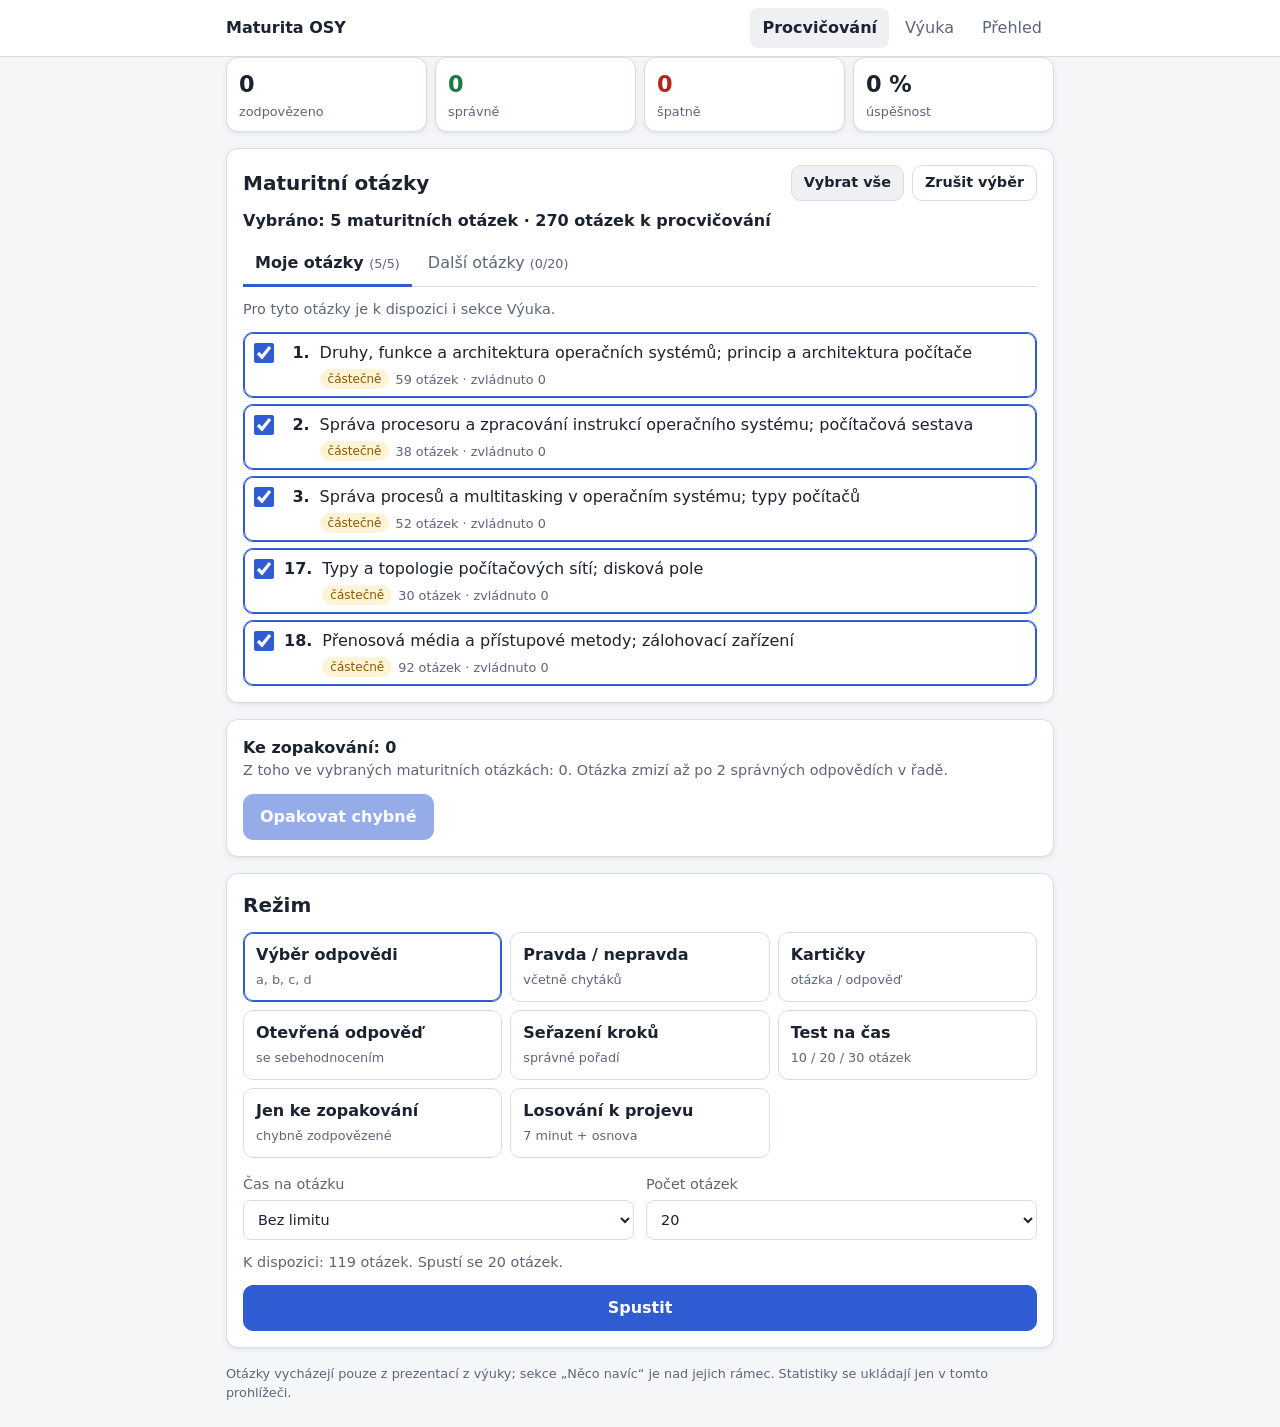
==== index.html @ 233f978c "Add files via upload" ====
<!doctype html>
<html lang="cs">
<head>
  <meta charset="utf-8">
  <meta name="viewport" content="width=device-width, initial-scale=1">
  <title>Maturita OSY a PSI</title>
  <meta name="description" content="Procvičování k ústní maturitě z operačních systémů a počítačových sítí podle prezentací z výuky.">
  <link rel="stylesheet" href="style.css">
</head>
<body>
  <header class="topbar">
    <div class="wrap topbar-inner">
      <a class="brand" href="#" data-nav="home">Maturita OSY</a>
      <nav class="tabs" aria-label="Hlavní navigace">
        <button type="button" class="tab" data-nav="home">Procvičování</button>
        <!-- NOVÉ: sekce Výuka -->
        <button type="button" class="tab" data-nav="learn">Výuka</button>
        <button type="button" class="tab" data-nav="overview">Přehled</button>
      </nav>
    </div>
  </header>

  <main class="wrap" id="app">
    <div id="loading" class="card">Načítám otázky…</div>

    <!-- Úvod: výběr maturitních otázek a režimu -->
    <section id="view-home" class="view" hidden>
      <div class="stats-row" id="home-stats"></div>

      <section class="card" aria-labelledby="mo-title">
        <div class="card-head">
          <h2 id="mo-title">Maturitní otázky</h2>
          <div class="btn-group">
            <button type="button" class="btn btn-small" id="btn-all">Vybrat vše</button>
            <button type="button" class="btn btn-small btn-ghost" id="btn-none">Zrušit výběr</button>
          </div>
        </div>
        <!-- ZMĚNA: počet vybraných a záložky „Moje otázky“ / „Další otázky“ -->
        <p class="selected-count" id="mo-count" role="status" aria-live="polite"></p>
        <div class="subtabs" role="tablist" aria-label="Skupiny maturitních otázek">
          <button type="button" class="subtab" role="tab" id="tab-mine" aria-controls="mo-list" data-group="mine">Moje otázky</button>
          <button type="button" class="subtab" role="tab" id="tab-more" aria-controls="mo-list" data-group="more">Další otázky</button>
        </div>
        <p class="notice" id="mo-notice"></p>
        <ul class="mo-list" id="mo-list" role="tabpanel"></ul>
      </section>

      <section class="card review-card" id="review-card"></section>

      <form class="card" id="setup-form">
        <h2>Režim</h2>
        <fieldset>
          <legend class="sr-only">Režim</legend>
          <div class="mode-grid" id="mode-grid"></div>
        </fieldset>

        <div class="field-grid" id="settings">
          <label class="field">
            <span>Čas na otázku</span>
            <select id="sel-cas">
              <option value="0">Bez limitu</option>
              <option value="15">15 s</option>
              <option value="30">30 s</option>
              <option value="60">60 s</option>
            </select>
          </label>
          <label class="field">
            <span>Počet otázek</span>
            <select id="sel-delka"></select>
          </label>
        </div>

        <p class="hint" id="pool-info"></p>
        <button type="submit" class="btn btn-primary btn-block" id="btn-start">Spustit</button>
      </form>
    </section>

    <!-- Probíhající test -->
    <section id="view-quiz" class="view" hidden>
      <div class="quiz-head">
        <span id="quiz-progress"></span>
        <button type="button" class="btn btn-ghost btn-small" id="btn-quit">Ukončit</button>
      </div>
      <div class="progress"><div class="progress-bar" id="progress-bar"></div></div>
      <div class="timer" id="timer" hidden>
        <div class="timer-bar" id="timer-bar"></div>
        <span class="timer-text" id="timer-text"></span>
      </div>
      <article class="card question" id="question"></article>
    </section>

    <!-- Výsledek testu -->
    <section id="view-result" class="view" hidden></section>

    <!-- Losování k projevu -->
    <section id="view-speech" class="view" hidden></section>

    <!-- NOVÉ: Výuka – seznam otázek a krokovaný výklad -->
    <section id="view-learn" class="view" hidden></section>

    <!-- Přehled statistik -->
    <section id="view-overview" class="view" hidden></section>
  </main>

  <footer class="wrap footer">
    Otázky vycházejí pouze z prezentací z výuky; sekce „Něco navíc“ je nad jejich rámec. Statistiky se ukládají jen v tomto prohlížeči.
  </footer>

  <script src="app.js"></script>
</body>
</html>
---- style.css ----
/* Maturita OSY – styly. Bez externích knihoven, světlý i tmavý režim podle systému. */

:root {
  --bg: #f5f6f8;
  --surface: #ffffff;
  --surface-2: #eef0f4;
  --text: #1c2230;
  --muted: #5d6578;
  --border: #d8dce4;
  --accent: #2f5bd3;
  --accent-text: #ffffff;
  --ok: #1d7a46;
  --ok-bg: #e3f4ea;
  --bad: #b3261e;
  --bad-bg: #fbe7e5;
  --warn: #8a5a00;
  --warn-bg: #fff3d6;
  --radius: 12px;
  --shadow: 0 1px 2px rgba(20, 30, 50, .06), 0 2px 8px rgba(20, 30, 50, .05);
}

@media (prefers-color-scheme: dark) {
  :root {
    --bg: #12151c;
    --surface: #1b2029;
    --surface-2: #252b36;
    --text: #e7eaf0;
    --muted: #9aa3b5;
    --border: #333a48;
    --accent: #7c9cff;
    --accent-text: #0e1320;
    --ok: #5fd08f;
    --ok-bg: #173325;
    --bad: #ff8a80;
    --bad-bg: #3a1d1b;
    --warn: #ffcc66;
    --warn-bg: #3a2f14;
    --shadow: none;
  }
}

* { box-sizing: border-box; }

html { -webkit-text-size-adjust: 100%; }

body {
  margin: 0;
  background: var(--bg);
  color: var(--text);
  font: 16px/1.5 system-ui, -apple-system, "Segoe UI", Roboto, "Helvetica Neue", Arial, sans-serif;
}

.wrap { max-width: 860px; margin: 0 auto; padding: 0 16px; }

[hidden] { display: none !important; }

h2 { font-size: 1.25rem; margin: 0 0 12px; }
h3 { font-size: 1.05rem; margin: 20px 0 8px; }

/* Horní lišta */
.topbar {
  position: sticky; top: 0; z-index: 10;
  background: var(--surface);
  border-bottom: 1px solid var(--border);
}
.topbar-inner { display: flex; align-items: center; justify-content: space-between; gap: 12px; min-height: 56px; }
.brand { font-weight: 700; color: var(--text); text-decoration: none; white-space: nowrap; }
.tabs { display: flex; gap: 4px; }
.tab {
  border: 0; background: none; color: var(--muted);
  padding: 8px 12px; border-radius: 8px; font: inherit; cursor: pointer;
}
.tab.active { background: var(--surface-2); color: var(--text); font-weight: 600; }

main { padding-top: 16px; padding-bottom: 24px; }

.card {
  background: var(--surface);
  border: 1px solid var(--border);
  border-radius: var(--radius);
  padding: 16px;
  margin-bottom: 16px;
  box-shadow: var(--shadow);
}

/* Statistické dlaždice */
.stats-row { display: grid; grid-template-columns: repeat(4, 1fr); gap: 8px; margin-bottom: 16px; }
.stat {
  background: var(--surface); border: 1px solid var(--border); border-radius: var(--radius);
  padding: 10px 12px; box-shadow: var(--shadow);
}
.stat-value { font-size: 1.4rem; font-weight: 700; font-variant-numeric: tabular-nums; }
.stat-label { font-size: .8rem; color: var(--muted); }
.stat.ok .stat-value { color: var(--ok); }
.stat.bad .stat-value { color: var(--bad); }

.review-card { display: flex; align-items: center; justify-content: space-between; gap: 12px; flex-wrap: wrap; }
.review-card p { margin: 0; }

/* Formulář */
fieldset { border: 0; padding: 0; margin: 0 0 16px; }
legend { font-weight: 600; margin-bottom: 8px; padding: 0; }

.mode-grid { display: grid; grid-template-columns: repeat(3, 1fr); gap: 8px; }
.mode {
  position: relative; display: block; cursor: pointer;
  border: 1px solid var(--border); border-radius: 10px; padding: 10px 12px;
  background: var(--surface);
}
.mode input { position: absolute; opacity: 0; pointer-events: none; }
.mode-title { font-weight: 600; display: block; }
.mode-sub { font-size: .8rem; color: var(--muted); }
.mode:has(input:checked) { border-color: var(--accent); box-shadow: inset 0 0 0 1px var(--accent); }
.mode:has(input:focus-visible) { outline: 2px solid var(--accent); outline-offset: 2px; }
.mode.disabled { opacity: .5; cursor: not-allowed; }

.field-grid { display: grid; grid-template-columns: 1fr 1fr; gap: 12px; }
.field { display: flex; flex-direction: column; gap: 4px; font-size: .9rem; color: var(--muted); min-width: 0; }
select, textarea {
  font: inherit; color: var(--text); background: var(--surface);
  border: 1px solid var(--border); border-radius: 8px; padding: 10px; width: 100%;
}
textarea { min-height: 120px; resize: vertical; }

.hint { color: var(--muted); font-size: .9rem; margin: 12px 0; }

/* Tlačítka */
.btn {
  font: inherit; font-weight: 600; cursor: pointer;
  border: 1px solid var(--border); background: var(--surface-2); color: var(--text);
  padding: 10px 16px; border-radius: 10px; min-height: 44px;
}
.btn:disabled { opacity: .5; cursor: not-allowed; }
.btn-primary { background: var(--accent); border-color: var(--accent); color: var(--accent-text); }
.btn-danger { color: var(--bad); }
.btn-ghost { background: none; }
.btn-small { min-height: 36px; padding: 6px 12px; font-size: .9rem; }
.btn-block { width: 100%; }
.btn-row { display: flex; flex-wrap: wrap; gap: 8px; margin-top: 12px; }
.btn-row .btn { flex: 1 1 auto; }

/* Test */
.quiz-head { display: flex; justify-content: space-between; align-items: center; margin-bottom: 8px; color: var(--muted); }
.progress { height: 6px; background: var(--surface-2); border-radius: 3px; overflow: hidden; margin-bottom: 12px; }
.progress-bar { height: 100%; width: 0; background: var(--accent); transition: width .2s; }

.timer { position: relative; height: 24px; background: var(--surface-2); border-radius: 12px; overflow: hidden; margin-bottom: 12px; }
.timer-bar { height: 100%; background: var(--accent); opacity: .35; transition: width 1s linear; }
.timer.low .timer-bar { background: var(--bad); }
.timer-text { position: absolute; inset: 0; display: flex; align-items: center; justify-content: center; font-size: .85rem; font-weight: 600; font-variant-numeric: tabular-nums; }

.q-meta { display: flex; flex-wrap: wrap; gap: 6px; margin-bottom: 10px; }
.badge {
  display: inline-block; font-size: .75rem; padding: 2px 8px; border-radius: 999px;
  background: var(--surface-2); color: var(--muted);
}
.badge.warn { background: var(--warn-bg); color: var(--warn); }
.q-text { font-size: 1.1rem; font-weight: 600; margin: 0 0 16px; }

.options { display: grid; gap: 8px; }
.option {
  text-align: left; font: inherit; color: var(--text); cursor: pointer;
  background: var(--surface); border: 1px solid var(--border); border-radius: 10px;
  padding: 12px 14px; min-height: 48px;
}
.option:hover:not(:disabled) { border-color: var(--accent); }
.option:disabled { cursor: default; }
.option.correct { background: var(--ok-bg); border-color: var(--ok); }
.option.wrong { background: var(--bad-bg); border-color: var(--bad); }
.tf { grid-template-columns: 1fr 1fr; }
.tf .option { text-align: center; font-weight: 600; }

/* Kartička */
.flashcard {
  border: 1px dashed var(--border); border-radius: 10px; padding: 16px;
  background: var(--surface-2); white-space: pre-line;
}

/* Seřazení */
.order-list { list-style: none; margin: 0; padding: 0; display: grid; gap: 8px; }
.order-item {
  display: flex; align-items: center; gap: 8px;
  border: 1px solid var(--border); border-radius: 10px; padding: 8px 8px 8px 12px; background: var(--surface);
}
.order-item.correct { background: var(--ok-bg); border-color: var(--ok); }
.order-item.wrong { background: var(--bad-bg); border-color: var(--bad); }
.order-num { font-weight: 700; color: var(--muted); min-width: 1.5em; }
.order-text { flex: 1; min-width: 0; }
.order-btns { display: flex; gap: 4px; }
.order-btns button {
  width: 40px; height: 40px; border-radius: 8px; border: 1px solid var(--border);
  background: var(--surface-2); color: var(--text); font-size: 1rem; cursor: pointer;
}
.order-btns button:disabled { opacity: .35; cursor: default; }

/* Zpětná vazba */
.feedback { margin-top: 16px; padding: 12px 14px; border-radius: 10px; border: 1px solid var(--border); }
.feedback.ok { background: var(--ok-bg); border-color: var(--ok); }
.feedback.bad { background: var(--bad-bg); border-color: var(--bad); }
.feedback.neutral { background: var(--surface-2); }
.feedback-title { font-weight: 700; margin: 0 0 6px; }
.feedback p { margin: 6px 0 0; }
.feedback .source { font-size: .85rem; color: var(--muted); }
.feedback .note { font-size: .85rem; color: var(--warn); }
.model-answer { white-space: pre-line; }

/* Výsledky a přehled */
.big-score { font-size: 2.4rem; font-weight: 800; margin: 0; font-variant-numeric: tabular-nums; }
.wrong-list { list-style: none; padding: 0; margin: 0; display: grid; gap: 8px; }
.wrong-list li { border: 1px solid var(--border); border-radius: 10px; padding: 10px 12px; }
.wrong-list .muted { color: var(--muted); font-size: .9rem; }

.table-wrap { overflow-x: auto; -webkit-overflow-scrolling: touch; }
table { width: 100%; border-collapse: collapse; font-size: .9rem; }
th, td { text-align: left; padding: 8px 6px; border-bottom: 1px solid var(--border); vertical-align: top; }
th { color: var(--muted); font-weight: 600; white-space: nowrap; }
td.num, th.num { text-align: right; font-variant-numeric: tabular-nums; white-space: nowrap; }
tr.uncovered td { color: var(--muted); }
.pill { font-size: .75rem; padding: 1px 8px; border-radius: 999px; white-space: nowrap; }
.pill.ano { background: var(--ok-bg); color: var(--ok); }
.pill.castecne { background: var(--warn-bg); color: var(--warn); }
.pill.ne { background: var(--surface-2); color: var(--muted); }

.meter { height: 6px; background: var(--surface-2); border-radius: 3px; overflow: hidden; margin-top: 4px; min-width: 60px; }
.meter > div { height: 100%; background: var(--ok); }

/* Výběr maturitních otázek */
.sr-only { position: absolute; width: 1px; height: 1px; overflow: hidden; clip: rect(0 0 0 0); white-space: nowrap; }
.card-head { display: flex; align-items: center; justify-content: space-between; gap: 8px; flex-wrap: wrap; margin-bottom: 8px; }
.card-head h2 { margin: 0; }
.btn-group { display: flex; gap: 8px; }
.notice { margin: 0 0 12px; font-size: .9rem; color: var(--muted); }
.notice.warn { background: var(--warn-bg); color: var(--warn); padding: 8px 12px; border-radius: 8px; }
.mo-list { list-style: none; margin: 0; padding: 0; display: grid; gap: 6px; }
.mo-item label {
  display: grid; grid-template-columns: auto auto 1fr; gap: 4px 10px; align-items: start;
  padding: 8px 10px; border: 1px solid var(--border); border-radius: 10px; cursor: pointer;
}
.mo-item input { width: 20px; height: 20px; margin: 2px 0 0; accent-color: var(--accent); }
.mo-item .mo-num { font-weight: 700; min-width: 1.6em; text-align: right; font-variant-numeric: tabular-nums; }
.mo-item .mo-name { min-width: 0; overflow-wrap: anywhere; }
.mo-item .mo-meta { grid-column: 3; display: flex; flex-wrap: wrap; gap: 6px; align-items: center; font-size: .8rem; color: var(--muted); }
.mo-item.checked label { border-color: var(--accent); box-shadow: inset 0 0 0 1px var(--accent); }
.mo-item.disabled label { cursor: not-allowed; opacity: .6; background: var(--surface-2); }

/* Štítek prezentace v záhlaví otázky */
.badge.source { background: var(--accent); color: var(--accent-text); font-weight: 700; }
.badge.mo { background: var(--ok-bg); color: var(--ok); }

/* Něco navíc */
.extra { margin-top: 10px; border-top: 1px dashed var(--border); padding-top: 8px; }
.extra summary { cursor: pointer; font-weight: 600; }
.extra p { margin: 6px 0 0; }
.extra .extra-note { font-size: .8rem; color: var(--muted); }

/* Losování k projevu */
.speech-num { font-size: .9rem; color: var(--muted); margin: 0; }
.speech-title { font-size: 1.3rem; margin: 4px 0 16px; }
.speech-clock { font-size: 3.5rem; font-weight: 800; text-align: center; font-variant-numeric: tabular-nums; margin: 8px 0; }
.speech-clock.low { color: var(--bad); }
.osnova { margin: 8px 0 0; padding-left: 1.3em; }
.osnova li { margin-bottom: 6px; }

/* ZMĚNA: počet vybraných a záložky „Moje otázky“ / „Další otázky“ */
.selected-count { margin: 0 0 10px; font-weight: 600; }
.subtabs { display: flex; gap: 4px; border-bottom: 1px solid var(--border); margin-bottom: 12px; }
.subtab {
  font: inherit; color: var(--muted); background: none; cursor: pointer;
  border: 0; border-bottom: 3px solid transparent; padding: 8px 12px; min-height: 44px; margin-bottom: -1px;
}
.subtab[aria-selected="true"] { color: var(--text); font-weight: 600; border-bottom-color: var(--accent); }
.subtab .count { font-size: .8rem; color: var(--muted); font-weight: 400; }

/* NOVÉ: sekce Výuka */
.learn-list { list-style: none; margin: 0; padding: 0; display: grid; gap: 8px; }
.learn-item {
  display: flex; align-items: center; justify-content: space-between; gap: 12px; flex-wrap: wrap;
  border: 1px solid var(--border); border-radius: 10px; padding: 10px 12px;
}
.learn-item .learn-name { flex: 1 1 220px; min-width: 0; }
.learn-item .learn-meta { display: block; font-size: .8rem; color: var(--muted); margin-top: 2px; }
.step-count { color: var(--muted); font-size: .9rem; margin: 0 0 6px; }
.step-text { font-size: 1.15rem; font-weight: 700; margin: 6px 0 10px; }
.step-expl { margin: 0 0 12px; line-height: 1.6; }
.mark-row { display: flex; gap: 8px; flex-wrap: wrap; margin: 12px 0; }
.mark-row .btn[aria-pressed="true"].ok-mark { background: var(--ok-bg); border-color: var(--ok); color: var(--ok); }
.mark-row .btn[aria-pressed="true"].bad-mark { background: var(--bad-bg); border-color: var(--bad); color: var(--bad); }
.nav-row { display: flex; gap: 8px; flex-wrap: wrap; justify-content: space-between; margin-top: 12px; }
.nav-row .btn { flex: 1 1 auto; }
.repeat-list { margin: 8px 0 0; padding-left: 1.2em; }
.repeat-list li { margin-bottom: 10px; }
.vyklad { line-height: 1.7; font-size: 1.02rem; }
.pojmy { margin: 0; }
.pojmy dt { font-weight: 700; margin-top: 10px; }
.pojmy dd { margin: 2px 0 0; }
.src { font-size: .8rem; color: var(--muted); }

.error { border-color: var(--bad); background: var(--bad-bg); }
.error code { background: var(--surface); padding: 1px 4px; border-radius: 4px; }

.footer { color: var(--muted); font-size: .8rem; padding-bottom: 24px; }

/* Mobil */
@media (max-width: 640px) {
  .stats-row { grid-template-columns: repeat(2, 1fr); }
  .mode-grid { grid-template-columns: repeat(2, 1fr); }
  .field-grid { grid-template-columns: 1fr; }
  .tab { padding: 8px 8px; font-size: .9rem; }  /* ZMĚNA: tři záložky se vejdou i na úzký displej */
  .brand { font-size: .95rem; }
  .q-text { font-size: 1.05rem; }
}
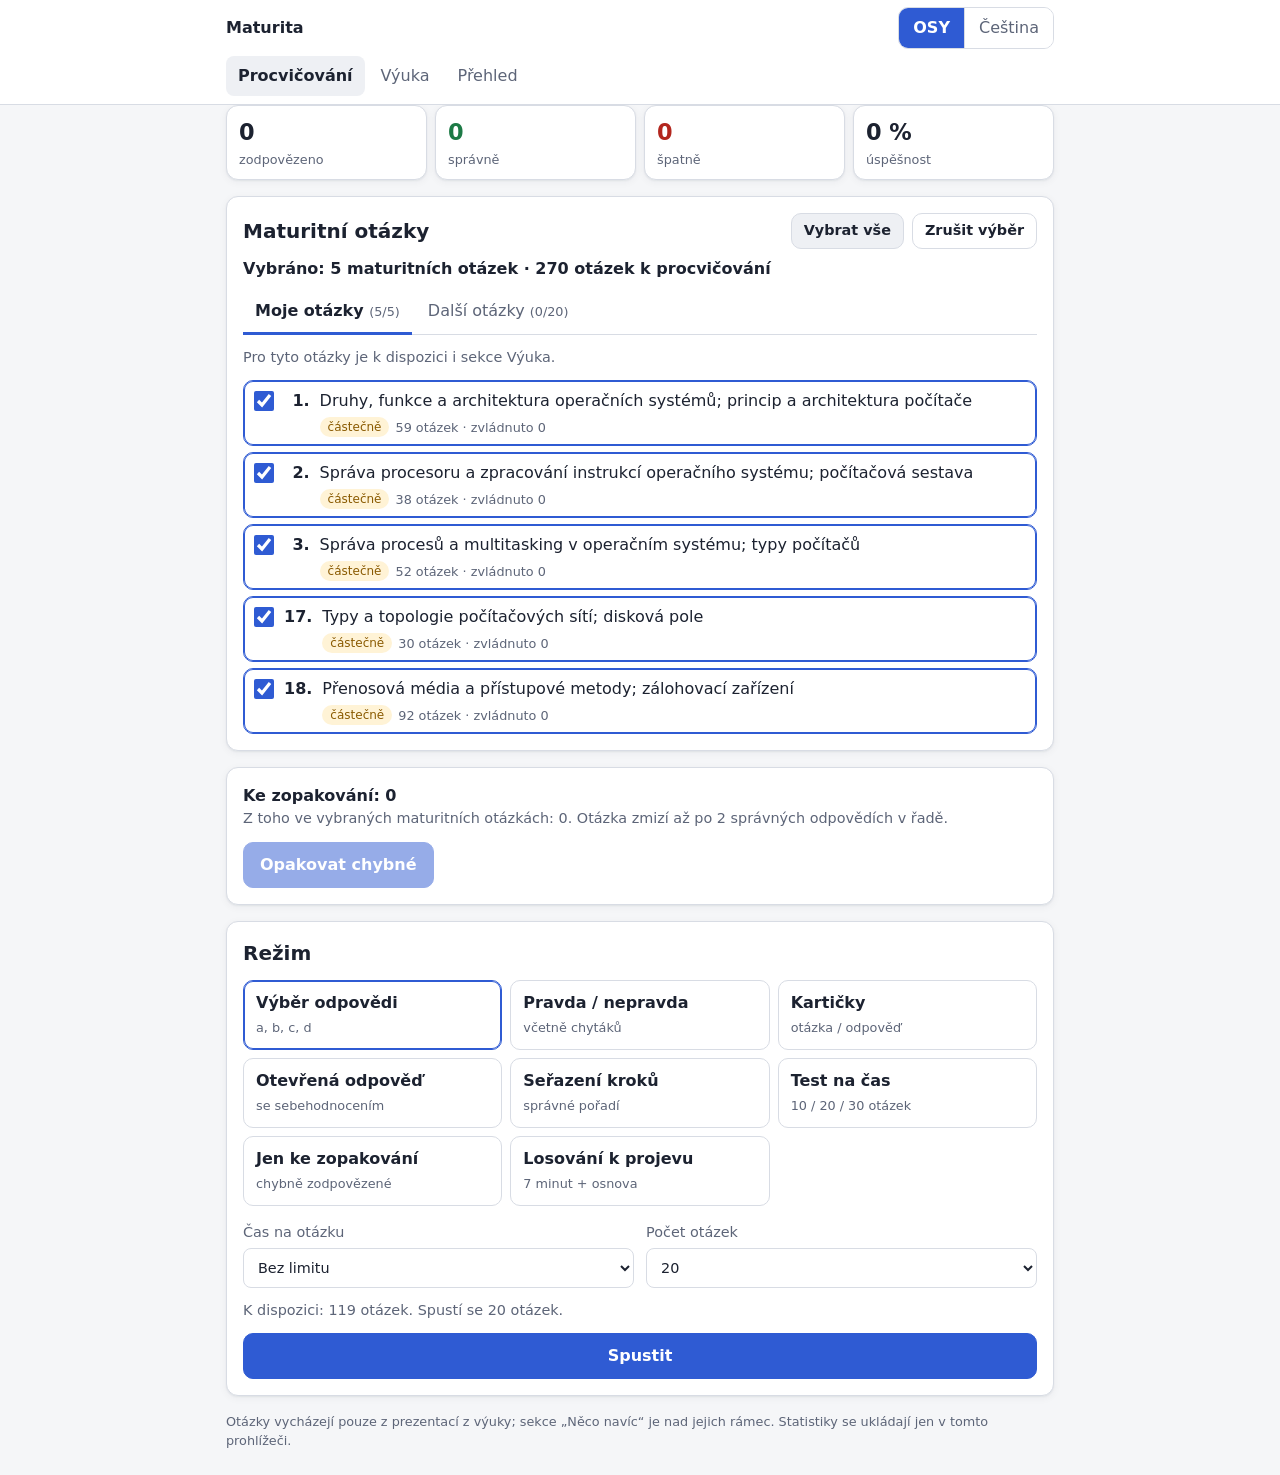
==== commit 4b364f9f: "Přidat sekci Čeština vedle OSY Přepínač OSY | Čeština v hlavičce, každá sekce má vlastní výběr, stat" ====
--- a/index.html
+++ b/index.html
@@ -3,19 +3,29 @@
 <head>
   <meta charset="utf-8">
   <meta name="viewport" content="width=device-width, initial-scale=1">
-  <title>Maturita OSY a PSI</title>
-  <meta name="description" content="Procvičování k ústní maturitě z operačních systémů a počítačových sítí podle prezentací z výuky.">
+  <title>Maturita OSY a čeština</title>
+  <meta name="description" content="Procvičování k ústní maturitě z operačních systémů a počítačových sítí a z české literatury (20 děl).">
   <link rel="stylesheet" href="style.css">
 </head>
 <body>
   <header class="topbar">
     <div class="wrap topbar-inner">
-      <a class="brand" href="#" data-nav="home">Maturita OSY</a>
+      <a class="brand" href="#" data-nav="@home">Maturita</a>
+      <!-- Přepínač sekcí OSY | Čeština -->
+      <div class="section-switch" role="group" aria-label="Sekce">
+        <button type="button" class="section-btn" data-section="osy" aria-pressed="true">OSY</button>
+        <button type="button" class="section-btn" data-section="cj" aria-pressed="false">Čeština</button>
+      </div>
+    </div>
+    <div class="wrap">
       <nav class="tabs" aria-label="Hlavní navigace">
-        <button type="button" class="tab" data-nav="home">Procvičování</button>
+        <button type="button" class="tab" data-nav="home" data-section="osy">Procvičování</button>
         <!-- NOVÉ: sekce Výuka -->
-        <button type="button" class="tab" data-nav="learn">Výuka</button>
-        <button type="button" class="tab" data-nav="overview">Přehled</button>
+        <button type="button" class="tab" data-nav="learn" data-section="osy">Výuka</button>
+        <button type="button" class="tab" data-nav="overview" data-section="osy">Přehled</button>
+        <button type="button" class="tab" data-nav="cj-home" data-section="cj" hidden>Procvičování</button>
+        <button type="button" class="tab" data-nav="cj-learn" data-section="cj" hidden>Výuka</button>
+        <button type="button" class="tab" data-nav="cj-overview" data-section="cj" hidden>Přehled</button>
       </nav>
     </div>
   </header>
@@ -100,10 +110,18 @@
 
     <!-- Přehled statistik -->
     <section id="view-overview" class="view" hidden></section>
+
+    <!-- Čeština: výběr děl a režimu, výuka, přiřazování a třídění, přehled -->
+    <section id="view-cj-home" class="view" hidden></section>
+    <section id="view-cj-learn" class="view" hidden></section>
+    <section id="view-cj-play" class="view" hidden></section>
+    <section id="view-cj-overview" class="view" hidden></section>
   </main>
 
   <footer class="wrap footer">
-    Otázky vycházejí pouze z prezentací z výuky; sekce „Něco navíc“ je nad jejich rámec. Statistiky se ukládají jen v tomto prohlížeči.
+    <span data-section="osy">Otázky vycházejí pouze z prezentací z výuky; sekce „Něco navíc“ je nad jejich rámec.</span>
+    <span data-section="cj" hidden>Údaje o dílech vycházejí z uvedených zdrojů (hlavně Wikipedie); „Zajímavost“ je nad rámec povinné látky.</span>
+    Statistiky se ukládají jen v tomto prohlížeči.
   </footer>
 
   <script src="app.js"></script>
--- a/style.css
+++ b/style.css
@@ -1,4 +1,4 @@
-/* Maturita OSY – styly. Bez externích knihoven, světlý i tmavý režim podle systému. */
+/* Maturita OSY a čeština – styly. Bez externích knihoven, světlý i tmavý režim podle systému. */
 
 :root {
   --bg: #f5f6f8;
@@ -295,6 +295,55 @@
 .pojmy dd { margin: 2px 0 0; }
 .src { font-size: .8rem; color: var(--muted); }
 
+/* Přepínač sekcí OSY | Čeština */
+.section-switch { display: inline-flex; border: 1px solid var(--border); border-radius: 10px; overflow: hidden; flex-shrink: 0; }
+.section-btn {
+  font: inherit; border: 0; background: var(--surface); color: var(--muted);
+  padding: 8px 14px; min-height: 40px; cursor: pointer;
+}
+.section-btn + .section-btn { border-left: 1px solid var(--border); }
+.section-btn[aria-pressed="true"] { background: var(--accent); color: var(--accent-text); font-weight: 600; }
+.section-btn:focus-visible, .tab:focus-visible, .chip:focus-visible { outline: 2px solid var(--accent); outline-offset: 2px; }
+.topbar .tabs { padding-bottom: 8px; flex-wrap: wrap; }
+
+/* Čeština: přiřazování */
+.match-list { list-style: none; margin: 0; padding: 0; display: grid; gap: 8px; }
+.match-row { display: grid; gap: 6px; border: 1px solid var(--border); border-radius: 10px; padding: 10px 12px; }
+.match-row.correct { background: var(--ok-bg); border-color: var(--ok); }
+.match-row.wrong { background: var(--bad-bg); border-color: var(--bad); }
+.match-prompt { font-weight: 600; overflow-wrap: anywhere; }
+.match-fb { font-size: .9rem; margin: 0; }
+.match-row.correct .match-fb { color: var(--ok); }
+.match-row.wrong .match-fb { color: var(--bad); }
+
+/* Čeština: třídění do období */
+.chip-pool, .bucket-items { display: flex; flex-wrap: wrap; gap: 6px; }
+.chip-pool { min-height: 40px; padding: 8px; border-radius: 10px; background: var(--surface-2); }
+.chip {
+  font: inherit; font-size: .9rem; text-align: left; color: var(--text); cursor: pointer;
+  background: var(--surface); border: 1px solid var(--border); border-radius: 999px;
+  padding: 6px 12px; min-height: 36px; max-width: 100%; overflow-wrap: anywhere;
+}
+.chip:disabled { cursor: default; }
+.chip[aria-pressed="true"] { border-color: var(--accent); box-shadow: inset 0 0 0 2px var(--accent); }
+.chip.correct { background: var(--ok-bg); border-color: var(--ok); }
+.chip.wrong { background: var(--bad-bg); border-color: var(--bad); }
+.bucket-grid { display: grid; grid-template-columns: repeat(2, 1fr); gap: 8px; margin-top: 12px; }
+.bucket { border: 1px dashed var(--border); border-radius: 10px; padding: 10px; min-width: 0; }
+.bucket-head { display: flex; justify-content: space-between; align-items: center; gap: 8px; flex-wrap: wrap; margin-bottom: 8px; }
+.bucket-head h3 { margin: 0; font-size: .95rem; }
+
+/* Čeština: osnova, výuka a seznam děl */
+.outline { margin: 8px 0 0; padding-left: 1.3em; }
+.outline li { margin-bottom: 10px; }
+.outline .outline-label { display: block; font-weight: 700; }
+.outline p { margin: 2px 0 0; }
+.char-list { margin: 0; }
+.char-list dt { font-weight: 700; margin-top: 8px; }
+.char-list dd { margin: 2px 0 0; }
+.tag-list { display: flex; flex-wrap: wrap; gap: 6px; margin: 8px 0; padding: 0; list-style: none; }
+.check-list { margin: 8px 0 0; padding-left: 1.2em; color: var(--warn); font-size: .9rem; }
+
 .error { border-color: var(--bad); background: var(--bad-bg); }
 .error code { background: var(--surface); padding: 1px 4px; border-radius: 4px; }
 
@@ -307,5 +356,6 @@
   .field-grid { grid-template-columns: 1fr; }
   .tab { padding: 8px 8px; font-size: .9rem; }  /* ZMĚNA: tři záložky se vejdou i na úzký displej */
   .brand { font-size: .95rem; }
+  .bucket-grid { grid-template-columns: 1fr; }
   .q-text { font-size: 1.05rem; }
 }
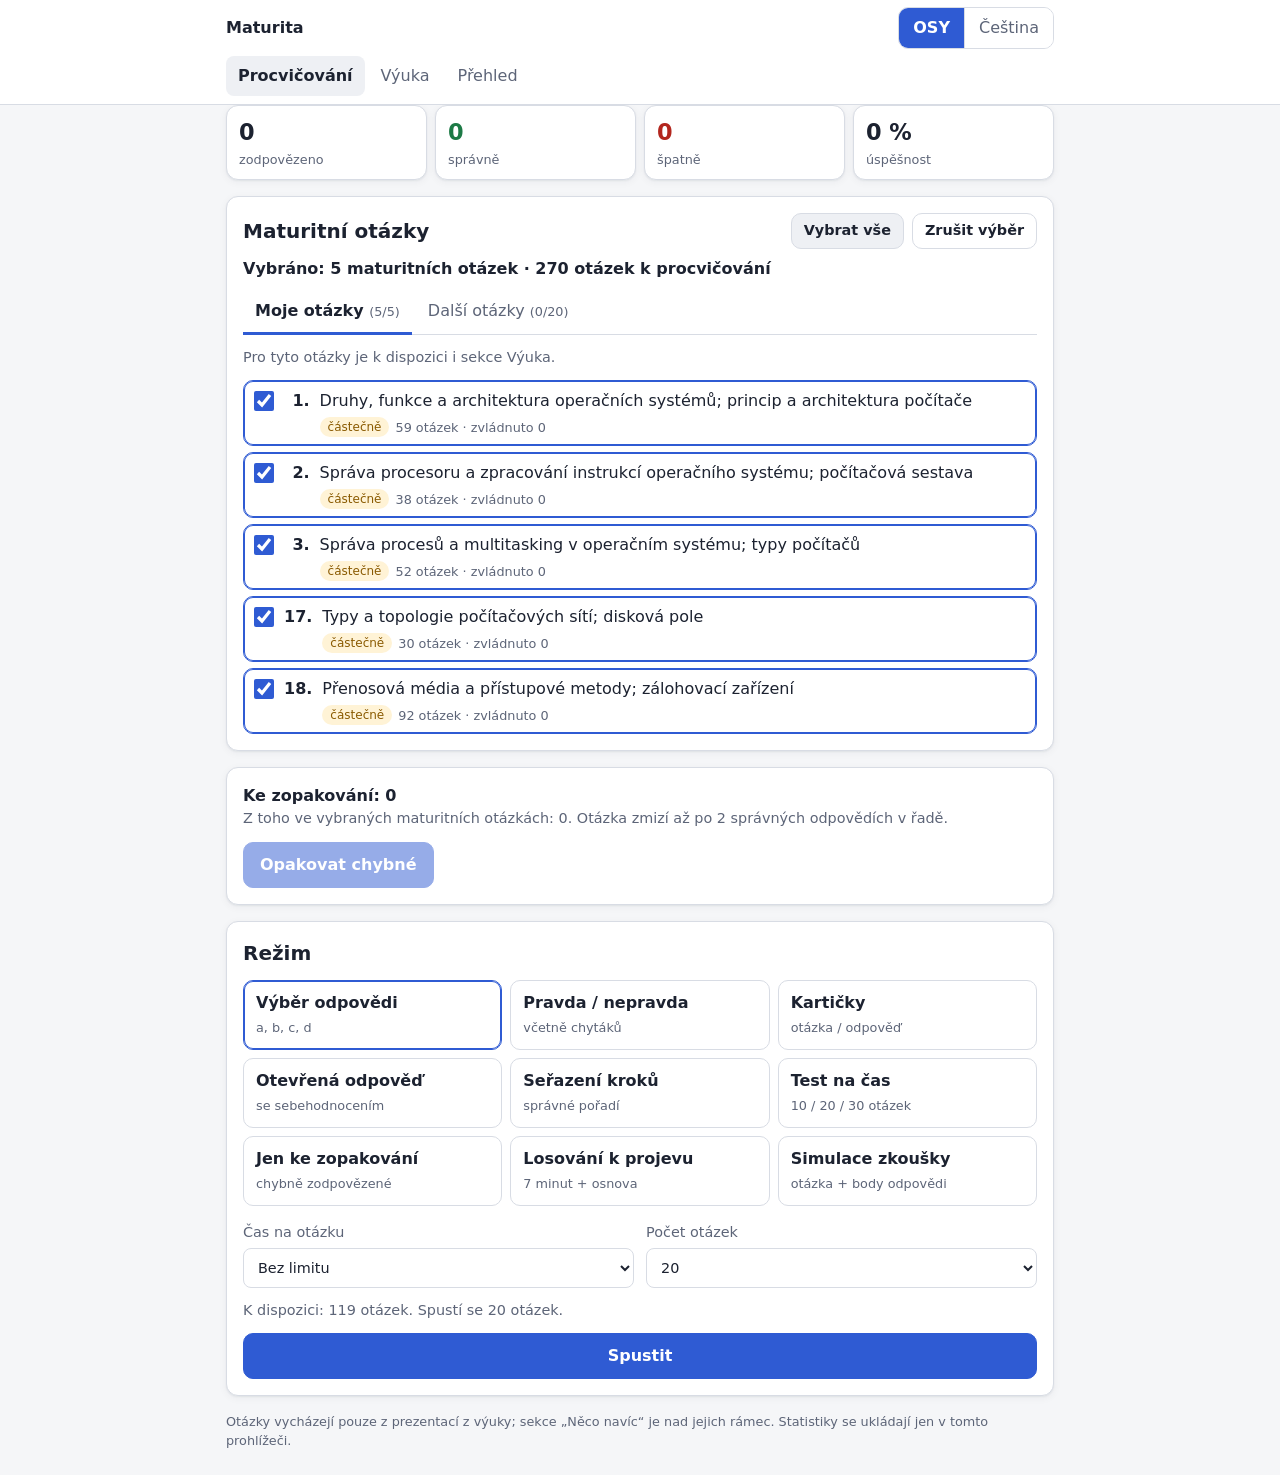
==== commit 4a302f40: "Čeština: postavy, motivy, srovnání děl a simulace zkoušky - charakteristika u každé postavy (se zdro" ====
--- a/index.html
+++ b/index.html
@@ -116,6 +116,9 @@
     <section id="view-cj-learn" class="view" hidden></section>
     <section id="view-cj-play" class="view" hidden></section>
     <section id="view-cj-overview" class="view" hidden></section>
+
+    <!-- Simulace zkoušky (obě sekce) -->
+    <section id="view-exam" class="view" hidden></section>
   </main>
 
   <footer class="wrap footer">
--- a/style.css
+++ b/style.css
@@ -343,6 +343,30 @@
 .char-list dd { margin: 2px 0 0; }
 .tag-list { display: flex; flex-wrap: wrap; gap: 6px; margin: 8px 0; padding: 0; list-style: none; }
 .check-list { margin: 8px 0 0; padding-left: 1.2em; color: var(--warn); font-size: .9rem; }
+.char-text { margin: 4px 0 0; line-height: 1.6; }
+.mo-item .motif-line { flex-basis: 100%; }
+.motif-filter { margin-bottom: 10px; }
+
+/* Srovnání dvou děl */
+.compare-table { table-layout: fixed; }
+.compare-table th { white-space: normal; overflow-wrap: anywhere; }
+.compare-table th[scope="row"] { color: var(--text); width: 28%; }
+.compare-table td { overflow-wrap: anywhere; }
+.compare-table .same-mark { display: block; font-size: .75rem; font-weight: 400; color: var(--ok); }
+.compare-table tr.same td { background: var(--ok-bg); }
+.compare-grid { display: grid; grid-template-columns: 1fr 1fr; gap: 12px; }
+.compare-col { min-width: 0; }
+.compare-chars { margin: 0; padding-left: 1.2em; }
+.compare-chars li { margin-bottom: 6px; }
+
+/* Simulace zkoušky */
+.check-points { list-style: none; margin: 0; padding: 0; display: grid; gap: 6px; }
+.check-points label {
+  display: flex; gap: 10px; align-items: flex-start; cursor: pointer;
+  border: 1px solid var(--border); border-radius: 10px; padding: 10px 12px;
+}
+.check-points input { width: 20px; height: 20px; margin: 2px 0 0; flex-shrink: 0; accent-color: var(--accent); }
+.check-points label:has(input:checked) { border-color: var(--ok); background: var(--ok-bg); }
 
 .error { border-color: var(--bad); background: var(--bad-bg); }
 .error code { background: var(--surface); padding: 1px 4px; border-radius: 4px; }
@@ -357,5 +381,6 @@
   .tab { padding: 8px 8px; font-size: .9rem; }  /* ZMĚNA: tři záložky se vejdou i na úzký displej */
   .brand { font-size: .95rem; }
   .bucket-grid { grid-template-columns: 1fr; }
+  .compare-grid { grid-template-columns: 1fr; }
   .q-text { font-size: 1.05rem; }
 }
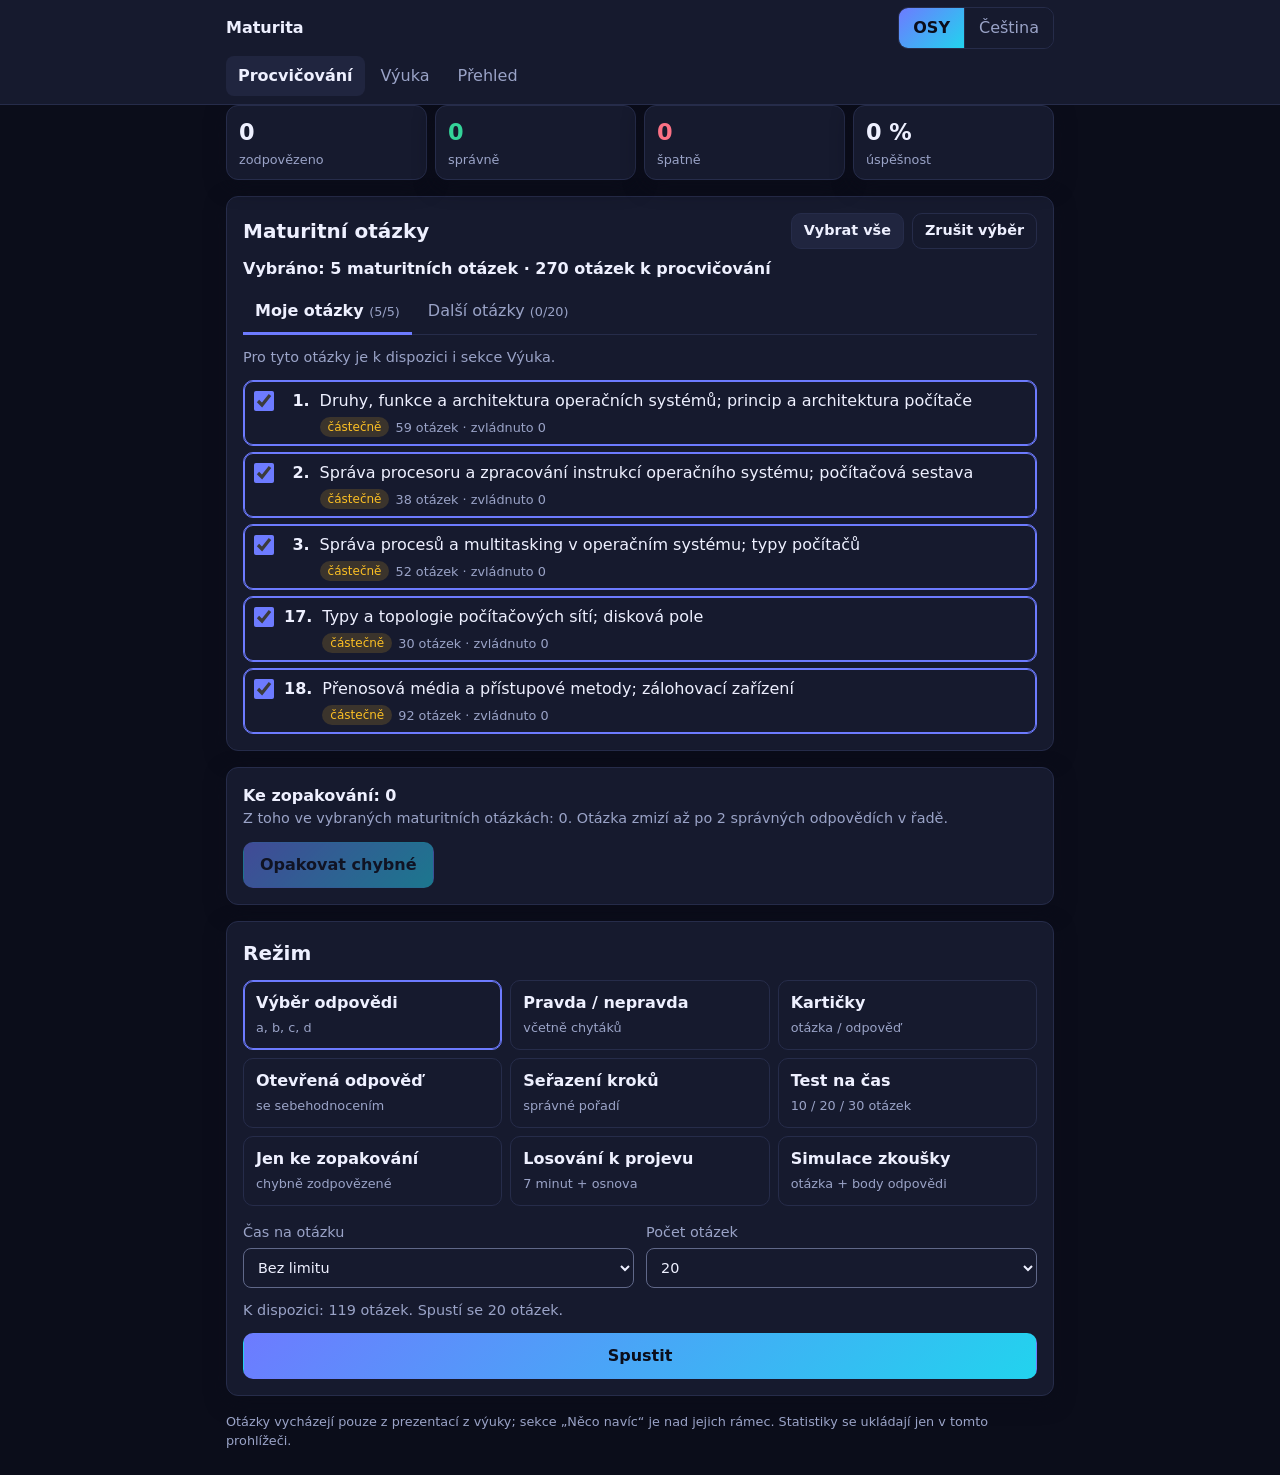
==== commit 4a99d38f: "Čeština: seznam 20 děl podle PDF „Maturitní četba – Rozbor 20 děl“ - Díla a jejich pořadí odpovídají" ====
--- a/index.html
+++ b/index.html
@@ -123,7 +123,7 @@
 
   <footer class="wrap footer">
     <span data-section="osy">Otázky vycházejí pouze z prezentací z výuky; sekce „Něco navíc“ je nad jejich rámec.</span>
-    <span data-section="cj" hidden>Údaje o dílech vycházejí z uvedených zdrojů (hlavně Wikipedie); „Zajímavost“ je nad rámec povinné látky.</span>
+    <span data-section="cj" hidden>Seznam děl odpovídá rozboru „Maturitní četba – Rozbor 20 děl“; údaje vycházejí z uvedených zdrojů (PDF a Wikipedie). „Zajímavost“ je nad rámec povinné látky.</span>
     Statistiky se ukládají jen v tomto prohlížeči.
   </footer>
 
--- a/style.css
+++ b/style.css
@@ -1,42 +1,29 @@
-/* Maturita OSY a čeština – styly. Bez externích knihoven, světlý i tmavý režim podle systému. */
-
+/* Maturita OSY a čeština – styly. Bez externích knihoven. */
+
+/* Paleta „Půlnoční indigo + cyan“ – všechny barvy jsou jen tady, zbytek souboru používá proměnné. */
 :root {
-  --bg: #f5f6f8;
-  --surface: #ffffff;
-  --surface-2: #eef0f4;
-  --text: #1c2230;
-  --muted: #5d6578;
-  --border: #d8dce4;
-  --accent: #2f5bd3;
-  --accent-text: #ffffff;
-  --ok: #1d7a46;
-  --ok-bg: #e3f4ea;
-  --bad: #b3261e;
-  --bad-bg: #fbe7e5;
-  --warn: #8a5a00;
-  --warn-bg: #fff3d6;
+  color-scheme: dark;
+  --bg: #0b0d1a;
+  --panel: #161a2e;
+  --border: #262c4a;
+  --text: #eef0ff;
+  --muted: #9aa3c7;
+  --accent: #6d7bff;
+  --accent-2: #22d3ee;
+  --on-accent: #0b0d1a;           /* text na hlavních tlačítkách */
+  --ok: #34d399;
+  --bad: #fb7185;
+  --warn: #fbbf24;                /* ke zopakování, k ověření */
+
+  /* Odvozené odstíny */
+  --panel-2: color-mix(in srgb, var(--border) 60%, var(--panel));
+  --control-border: color-mix(in srgb, var(--muted) 50%, var(--border));  /* ovládací prvky mají kontrast aspoň 3 : 1 */
+  --ok-bg: color-mix(in srgb, var(--ok) 16%, var(--panel));
+  --bad-bg: color-mix(in srgb, var(--bad) 16%, var(--panel));
+  --warn-bg: color-mix(in srgb, var(--warn) 16%, var(--panel));
+  --gradient: linear-gradient(135deg, var(--accent), var(--accent-2));
   --radius: 12px;
-  --shadow: 0 1px 2px rgba(20, 30, 50, .06), 0 2px 8px rgba(20, 30, 50, .05);
-}
-
-@media (prefers-color-scheme: dark) {
-  :root {
-    --bg: #12151c;
-    --surface: #1b2029;
-    --surface-2: #252b36;
-    --text: #e7eaf0;
-    --muted: #9aa3b5;
-    --border: #333a48;
-    --accent: #7c9cff;
-    --accent-text: #0e1320;
-    --ok: #5fd08f;
-    --ok-bg: #173325;
-    --bad: #ff8a80;
-    --bad-bg: #3a1d1b;
-    --warn: #ffcc66;
-    --warn-bg: #3a2f14;
-    --shadow: none;
-  }
+  --shadow: 0 6px 20px color-mix(in srgb, var(--bg) 70%, transparent);
 }
 
 * { box-sizing: border-box; }
@@ -60,7 +47,7 @@
 /* Horní lišta */
 .topbar {
   position: sticky; top: 0; z-index: 10;
-  background: var(--surface);
+  background: var(--panel);
   border-bottom: 1px solid var(--border);
 }
 .topbar-inner { display: flex; align-items: center; justify-content: space-between; gap: 12px; min-height: 56px; }
@@ -70,12 +57,12 @@
   border: 0; background: none; color: var(--muted);
   padding: 8px 12px; border-radius: 8px; font: inherit; cursor: pointer;
 }
-.tab.active { background: var(--surface-2); color: var(--text); font-weight: 600; }
+.tab.active { background: var(--panel-2); color: var(--text); font-weight: 600; }
 
 main { padding-top: 16px; padding-bottom: 24px; }
 
 .card {
-  background: var(--surface);
+  background: var(--panel);
   border: 1px solid var(--border);
   border-radius: var(--radius);
   padding: 16px;
@@ -86,7 +73,7 @@
 /* Statistické dlaždice */
 .stats-row { display: grid; grid-template-columns: repeat(4, 1fr); gap: 8px; margin-bottom: 16px; }
 .stat {
-  background: var(--surface); border: 1px solid var(--border); border-radius: var(--radius);
+  background: var(--panel); border: 1px solid var(--border); border-radius: var(--radius);
   padding: 10px 12px; box-shadow: var(--shadow);
 }
 .stat-value { font-size: 1.4rem; font-weight: 700; font-variant-numeric: tabular-nums; }
@@ -105,20 +92,20 @@
 .mode {
   position: relative; display: block; cursor: pointer;
   border: 1px solid var(--border); border-radius: 10px; padding: 10px 12px;
-  background: var(--surface);
+  background: var(--panel);
 }
 .mode input { position: absolute; opacity: 0; pointer-events: none; }
 .mode-title { font-weight: 600; display: block; }
 .mode-sub { font-size: .8rem; color: var(--muted); }
 .mode:has(input:checked) { border-color: var(--accent); box-shadow: inset 0 0 0 1px var(--accent); }
-.mode:has(input:focus-visible) { outline: 2px solid var(--accent); outline-offset: 2px; }
+.mode:has(input:focus-visible) { outline: 2px solid var(--accent-2); outline-offset: 2px; }
 .mode.disabled { opacity: .5; cursor: not-allowed; }
 
 .field-grid { display: grid; grid-template-columns: 1fr 1fr; gap: 12px; }
 .field { display: flex; flex-direction: column; gap: 4px; font-size: .9rem; color: var(--muted); min-width: 0; }
 select, textarea {
-  font: inherit; color: var(--text); background: var(--surface);
-  border: 1px solid var(--border); border-radius: 8px; padding: 10px; width: 100%;
+  font: inherit; color: var(--text); background: var(--panel);
+  border: 1px solid var(--control-border); border-radius: 8px; padding: 10px; width: 100%;
 }
 textarea { min-height: 120px; resize: vertical; }
 
@@ -127,11 +114,13 @@
 /* Tlačítka */
 .btn {
   font: inherit; font-weight: 600; cursor: pointer;
-  border: 1px solid var(--border); background: var(--surface-2); color: var(--text);
+  border: 1px solid var(--border); background: var(--panel-2); color: var(--text);
   padding: 10px 16px; border-radius: 10px; min-height: 44px;
 }
 .btn:disabled { opacity: .5; cursor: not-allowed; }
-.btn-primary { background: var(--accent); border-color: var(--accent); color: var(--accent-text); }
+.btn:focus-visible, .option:focus-visible, select:focus-visible, textarea:focus-visible { outline: 2px solid var(--accent-2); outline-offset: 2px; }
+.btn-primary { background: var(--gradient); border-color: transparent; color: var(--on-accent); }
+.btn-primary:hover:not(:disabled) { filter: brightness(1.08); }
 .btn-danger { color: var(--bad); }
 .btn-ghost { background: none; }
 .btn-small { min-height: 36px; padding: 6px 12px; font-size: .9rem; }
@@ -141,18 +130,18 @@
 
 /* Test */
 .quiz-head { display: flex; justify-content: space-between; align-items: center; margin-bottom: 8px; color: var(--muted); }
-.progress { height: 6px; background: var(--surface-2); border-radius: 3px; overflow: hidden; margin-bottom: 12px; }
-.progress-bar { height: 100%; width: 0; background: var(--accent); transition: width .2s; }
-
-.timer { position: relative; height: 24px; background: var(--surface-2); border-radius: 12px; overflow: hidden; margin-bottom: 12px; }
-.timer-bar { height: 100%; background: var(--accent); opacity: .35; transition: width 1s linear; }
+.progress { height: 6px; background: var(--panel-2); border-radius: 3px; overflow: hidden; margin-bottom: 12px; }
+.progress-bar { height: 100%; width: 0; background: var(--gradient); transition: width .2s; }
+
+.timer { position: relative; height: 24px; background: var(--panel-2); border-radius: 12px; overflow: hidden; margin-bottom: 12px; }
+.timer-bar { height: 100%; background: var(--gradient); opacity: .45; transition: width 1s linear; }
 .timer.low .timer-bar { background: var(--bad); }
 .timer-text { position: absolute; inset: 0; display: flex; align-items: center; justify-content: center; font-size: .85rem; font-weight: 600; font-variant-numeric: tabular-nums; }
 
 .q-meta { display: flex; flex-wrap: wrap; gap: 6px; margin-bottom: 10px; }
 .badge {
   display: inline-block; font-size: .75rem; padding: 2px 8px; border-radius: 999px;
-  background: var(--surface-2); color: var(--muted);
+  background: var(--panel-2); color: var(--muted);
 }
 .badge.warn { background: var(--warn-bg); color: var(--warn); }
 .q-text { font-size: 1.1rem; font-weight: 600; margin: 0 0 16px; }
@@ -160,10 +149,10 @@
 .options { display: grid; gap: 8px; }
 .option {
   text-align: left; font: inherit; color: var(--text); cursor: pointer;
-  background: var(--surface); border: 1px solid var(--border); border-radius: 10px;
+  background: var(--panel); border: 1px solid var(--control-border); border-radius: 10px;
   padding: 12px 14px; min-height: 48px;
 }
-.option:hover:not(:disabled) { border-color: var(--accent); }
+.option:hover:not(:disabled) { border-color: var(--accent-2); }
 .option:disabled { cursor: default; }
 .option.correct { background: var(--ok-bg); border-color: var(--ok); }
 .option.wrong { background: var(--bad-bg); border-color: var(--bad); }
@@ -173,14 +162,14 @@
 /* Kartička */
 .flashcard {
   border: 1px dashed var(--border); border-radius: 10px; padding: 16px;
-  background: var(--surface-2); white-space: pre-line;
+  background: var(--panel-2); white-space: pre-line;
 }
 
 /* Seřazení */
 .order-list { list-style: none; margin: 0; padding: 0; display: grid; gap: 8px; }
 .order-item {
   display: flex; align-items: center; gap: 8px;
-  border: 1px solid var(--border); border-radius: 10px; padding: 8px 8px 8px 12px; background: var(--surface);
+  border: 1px solid var(--border); border-radius: 10px; padding: 8px 8px 8px 12px; background: var(--panel);
 }
 .order-item.correct { background: var(--ok-bg); border-color: var(--ok); }
 .order-item.wrong { background: var(--bad-bg); border-color: var(--bad); }
@@ -189,7 +178,7 @@
 .order-btns { display: flex; gap: 4px; }
 .order-btns button {
   width: 40px; height: 40px; border-radius: 8px; border: 1px solid var(--border);
-  background: var(--surface-2); color: var(--text); font-size: 1rem; cursor: pointer;
+  background: var(--panel-2); color: var(--text); font-size: 1rem; cursor: pointer;
 }
 .order-btns button:disabled { opacity: .35; cursor: default; }
 
@@ -197,7 +186,7 @@
 .feedback { margin-top: 16px; padding: 12px 14px; border-radius: 10px; border: 1px solid var(--border); }
 .feedback.ok { background: var(--ok-bg); border-color: var(--ok); }
 .feedback.bad { background: var(--bad-bg); border-color: var(--bad); }
-.feedback.neutral { background: var(--surface-2); }
+.feedback.neutral { background: var(--panel-2); }
 .feedback-title { font-weight: 700; margin: 0 0 6px; }
 .feedback p { margin: 6px 0 0; }
 .feedback .source { font-size: .85rem; color: var(--muted); }
@@ -219,9 +208,9 @@
 .pill { font-size: .75rem; padding: 1px 8px; border-radius: 999px; white-space: nowrap; }
 .pill.ano { background: var(--ok-bg); color: var(--ok); }
 .pill.castecne { background: var(--warn-bg); color: var(--warn); }
-.pill.ne { background: var(--surface-2); color: var(--muted); }
-
-.meter { height: 6px; background: var(--surface-2); border-radius: 3px; overflow: hidden; margin-top: 4px; min-width: 60px; }
+.pill.ne { background: var(--panel-2); color: var(--muted); }
+
+.meter { height: 6px; background: var(--panel-2); border-radius: 3px; overflow: hidden; margin-top: 4px; min-width: 60px; }
 .meter > div { height: 100%; background: var(--ok); }
 
 /* Výběr maturitních otázek */
@@ -241,10 +230,10 @@
 .mo-item .mo-name { min-width: 0; overflow-wrap: anywhere; }
 .mo-item .mo-meta { grid-column: 3; display: flex; flex-wrap: wrap; gap: 6px; align-items: center; font-size: .8rem; color: var(--muted); }
 .mo-item.checked label { border-color: var(--accent); box-shadow: inset 0 0 0 1px var(--accent); }
-.mo-item.disabled label { cursor: not-allowed; opacity: .6; background: var(--surface-2); }
+.mo-item.disabled label { cursor: not-allowed; opacity: .6; background: var(--panel-2); }
 
 /* Štítek prezentace v záhlaví otázky */
-.badge.source { background: var(--accent); color: var(--accent-text); font-weight: 700; }
+.badge.source { background: var(--gradient); color: var(--on-accent); font-weight: 700; }
 .badge.mo { background: var(--ok-bg); color: var(--ok); }
 
 /* Něco navíc */
@@ -298,12 +287,12 @@
 /* Přepínač sekcí OSY | Čeština */
 .section-switch { display: inline-flex; border: 1px solid var(--border); border-radius: 10px; overflow: hidden; flex-shrink: 0; }
 .section-btn {
-  font: inherit; border: 0; background: var(--surface); color: var(--muted);
+  font: inherit; border: 0; background: var(--panel); color: var(--muted);
   padding: 8px 14px; min-height: 40px; cursor: pointer;
 }
 .section-btn + .section-btn { border-left: 1px solid var(--border); }
-.section-btn[aria-pressed="true"] { background: var(--accent); color: var(--accent-text); font-weight: 600; }
-.section-btn:focus-visible, .tab:focus-visible, .chip:focus-visible { outline: 2px solid var(--accent); outline-offset: 2px; }
+.section-btn[aria-pressed="true"] { background: var(--gradient); color: var(--on-accent); font-weight: 600; }
+.section-btn:focus-visible, .tab:focus-visible, .chip:focus-visible { outline: 2px solid var(--accent-2); outline-offset: 2px; }
 .topbar .tabs { padding-bottom: 8px; flex-wrap: wrap; }
 
 /* Čeština: přiřazování */
@@ -318,10 +307,10 @@
 
 /* Čeština: třídění do období */
 .chip-pool, .bucket-items { display: flex; flex-wrap: wrap; gap: 6px; }
-.chip-pool { min-height: 40px; padding: 8px; border-radius: 10px; background: var(--surface-2); }
+.chip-pool { min-height: 40px; padding: 8px; border-radius: 10px; background: var(--panel-2); }
 .chip {
   font: inherit; font-size: .9rem; text-align: left; color: var(--text); cursor: pointer;
-  background: var(--surface); border: 1px solid var(--border); border-radius: 999px;
+  background: var(--panel); border: 1px solid var(--border); border-radius: 999px;
   padding: 6px 12px; min-height: 36px; max-width: 100%; overflow-wrap: anywhere;
 }
 .chip:disabled { cursor: default; }
@@ -369,7 +358,7 @@
 .check-points label:has(input:checked) { border-color: var(--ok); background: var(--ok-bg); }
 
 .error { border-color: var(--bad); background: var(--bad-bg); }
-.error code { background: var(--surface); padding: 1px 4px; border-radius: 4px; }
+.error code { background: var(--panel); padding: 1px 4px; border-radius: 4px; }
 
 .footer { color: var(--muted); font-size: .8rem; padding-bottom: 24px; }
 
@@ -384,3 +373,28 @@
   .compare-grid { grid-template-columns: 1fr; }
   .q-text { font-size: 1.05rem; }
 }
+
+/* Čtení nahlas */
+.head-row { display: flex; align-items: flex-start; justify-content: space-between; gap: 8px; }
+.head-row > :first-child { flex: 1 1 auto; min-width: 0; }
+.q-head .q-text { margin-bottom: 12px; }
+.btn-read { flex-shrink: 0; display: inline-flex; align-items: center; gap: 6px; }
+.btn-read[aria-pressed="true"] { border-color: var(--accent-2); color: var(--accent-2); }
+.read-icon { font-size: 1rem; line-height: 1; }
+.reader-bar {
+  display: flex; flex-wrap: wrap; align-items: center; gap: 8px 12px;
+  margin: 8px 0 12px; padding: 8px 10px; border-radius: 10px; background: var(--panel-2);
+  font-size: .85rem; color: var(--muted);
+}
+.reader-field { display: flex; align-items: center; gap: 6px; }
+.reader-field select { width: auto; padding: 6px 8px; }
+.reader-check { display: flex; align-items: center; gap: 6px; cursor: pointer; }
+.reader-check input { width: 18px; height: 18px; margin: 0; accent-color: var(--accent-2); }
+.reading {
+  outline: 2px solid var(--accent-2); outline-offset: 4px; border-radius: 8px;
+  background: color-mix(in srgb, var(--accent-2) 8%, transparent);
+}
+
+/* Ověření znalostí na konci výuky */
+.quiz-q { border-top: 1px solid var(--border); padding-top: 14px; margin-top: 14px; }
+.quiz-q:first-of-type { border-top: 0; margin-top: 0; padding-top: 0; }
